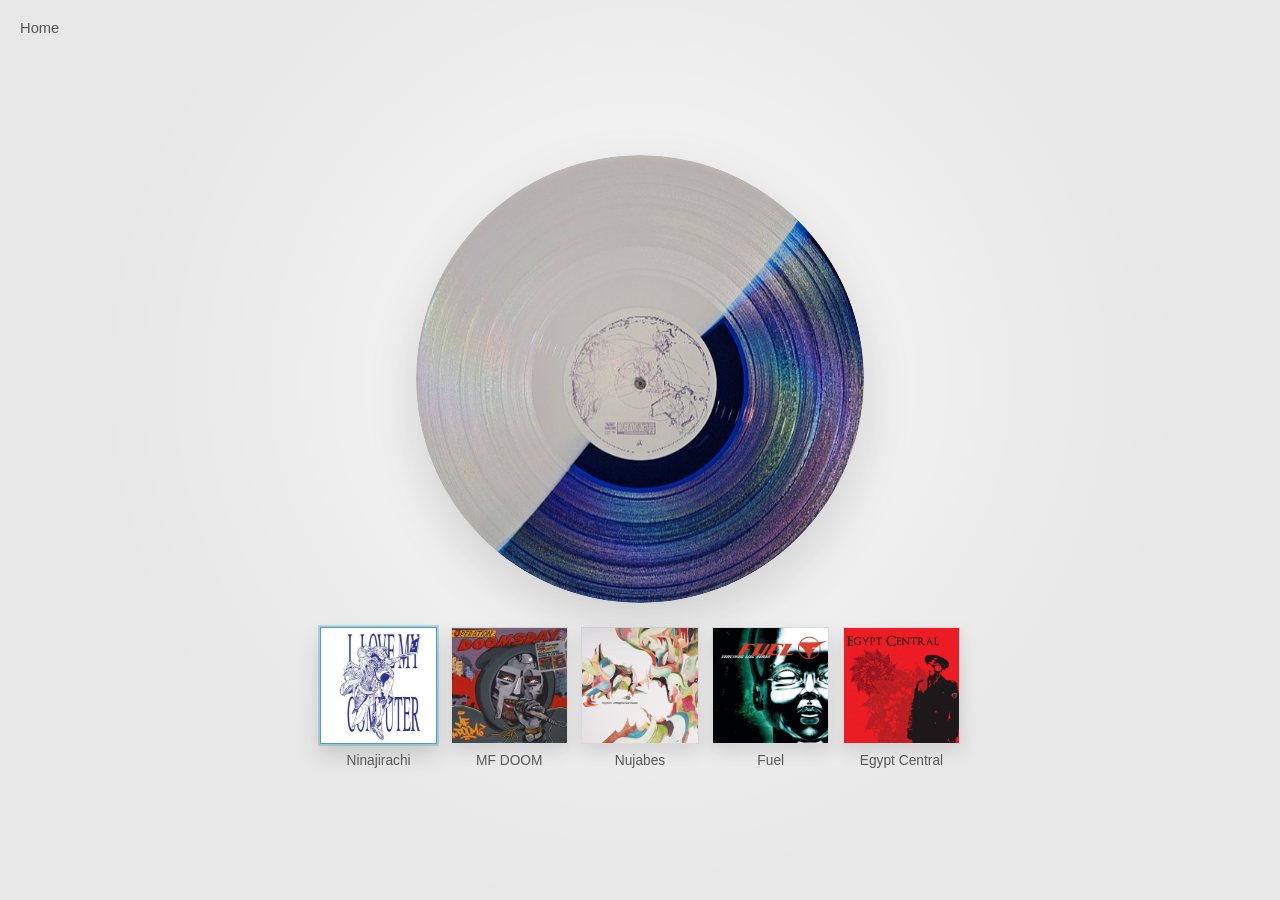
==== index_record.html @ 68df9cda "Added music page" ====
<!doctype html>
<html lang="en">
  <head>
    <meta charset="utf-8" />
    <meta name="viewport" content="width=device-width, initial-scale=1" />
    <title>Music Taste · Suyash Joshi</title>
    <style>
      :root {
        --page: #e7e7e7;
        --ink: #2f2f2f;
        --accent: #49a1b9;
      }

      * {
        box-sizing: border-box;
      }

      html,
      body {
        min-height: 100%;
      }

      body {
        margin: 0;
        min-height: 100vh;
        display: grid;
        place-items: center;
        overflow-x: hidden;
        background:
          radial-gradient(circle at 50% 42%, rgba(255, 255, 255, 0.72), transparent 34rem),
          var(--page);
        color: var(--ink);
        font-family:
          Inter, Avenir, "Helvetica Neue", Arial, sans-serif;
      }

      .back-link {
        position: fixed;
        top: 1.25rem;
        left: 1.25rem;
        color: #555;
        font-size: 0.92rem;
        text-decoration: none;
      }

      .back-link:hover {
        color: #111;
        text-decoration: underline;
      }

      .stage {
        width: min(92vw, 42rem);
        min-height: 100vh;
        display: grid;
        place-items: center;
        padding: 3.5rem 1rem 2rem;
      }

      .deck {
        width: 100%;
        display: grid;
        justify-items: center;
        gap: 1.5rem;
      }

      .player {
        width: min(74vw, 28rem);
        aspect-ratio: 1;
        border-radius: 50%;
        display: grid;
        place-items: center;
        filter: drop-shadow(0 1.25rem 1.45rem rgba(43, 43, 43, 0.16));
      }

      .record {
        width: 100%;
        aspect-ratio: 1;
        border-radius: 50%;
        display: grid;
        place-items: center;
        overflow: hidden;
        animation: spin 5s linear infinite;
      }

      .record img {
        width: var(--image-size, 100%);
        height: var(--image-size, 100%);
        display: block;
        object-fit: contain;
        object-position: center;
        border-radius: 50%;
        transform: translate(var(--image-x, 0), var(--image-y, 0));
      }

      .records {
        width: min(100%, 46rem);
        display: grid;
        grid-template-columns: repeat(5, minmax(0, 8rem));
        gap: 0.85rem;
        justify-content: center;
      }

      .album-card {
        appearance: none;
        border: 0;
        background: transparent;
        color: inherit;
        cursor: pointer;
        padding: 0;
        text-align: center;
      }

      .cover {
        width: 100%;
        aspect-ratio: 1;
        display: block;
        border: 0.12rem solid rgba(255, 255, 255, 0.84);
        background: #111;
        box-shadow: 0 0.52rem 1.05rem rgba(43, 43, 43, 0.14);
        overflow: hidden;
      }

      .cover img {
        width: 100%;
        height: 100%;
        display: block;
        object-fit: cover;
      }

      .album-card[aria-pressed="true"] .cover {
        border-color: var(--accent);
        box-shadow:
          0 0 0 0.12rem rgba(73, 161, 185, 0.35),
          0 0.7rem 1.25rem rgba(43, 43, 43, 0.18);
      }

      .album-name {
        display: block;
        margin-top: 0.58rem;
        color: #575757;
        font-size: 0.86rem;
        line-height: 1.2;
      }

      @keyframes spin {
        to {
          transform: rotate(1turn);
        }
      }

      @media (max-width: 34rem) {
        .player {
          width: min(86vw, 23.5rem);
        }

        .records {
          grid-template-columns: repeat(2, minmax(0, 7.25rem));
          gap: 0.75rem;
        }
      }
    </style>
  </head>
  <body>
    <a class="back-link" href="index.html">Home</a>

    <main class="stage" aria-label="Portfolio vinyl player">
      <div class="deck">
        <section class="player" aria-label="Selected rotating vinyl record">
          <div class="record">
            <img data-disc src="img/ninajirachi_vinyl.png" alt="NinaJirachi blue and white vinyl record playing" />
          </div>
        </section>

        <div class="records" aria-label="Record selection">
          <button class="album-card" type="button" aria-pressed="true" data-record="0">
            <span class="cover">
              <img src="img/ninajirachi_cover.jpg" alt="NinaJirachi album cover" />
            </span>
            <span class="album-name">Ninajirachi</span>
          </button>

          <button class="album-card" type="button" aria-pressed="false" data-record="1">
            <span class="cover">
              <img src="img/mfdoom_cover.jpg" alt="MF DOOM album cover" />
            </span>
            <span class="album-name">MF DOOM</span>
          </button>

          <button class="album-card" type="button" aria-pressed="false" data-record="2">
            <span class="cover">
              <img src="img/nujabes_cover.jpg" alt="Nujabes album cover" />
            </span>
            <span class="album-name">Nujabes</span>
          </button>

          <button class="album-card" type="button" aria-pressed="false" data-record="3">
            <span class="cover">
              <img src="img/fuel_cover.jpg" alt="Fuel album cover" />
            </span>
            <span class="album-name">Fuel</span>
          </button>

          <button class="album-card" type="button" aria-pressed="false" data-record="4">
            <span class="cover">
              <img src="img/egypt_central.jpg" alt="Egypt Central album cover" />
            </span>
            <span class="album-name">Egypt Central</span>
          </button>
        </div>
      </div>
    </main>

    <script>
      const records = [
        {
          disc: "img/ninajirachi_vinyl.png",
          alt: "Ninajirachi blue and white vinyl record playing",
          size: "100%",
          x: "0",
          y: "0",
          audio: "audio/ItsYou.mp3",
        },
        {
          disc: "img/mfdoom_record.webp",
          alt: "MF DOOM purple vinyl record playing",
          size: "100%",
          x: "0",
          y: "0",
          audio: "audio/Doomsday.mp3",
        },
        {
          disc: "img/nujabes_record.png",
          alt: "Nujabes gold vinyl record playing",
          size: "100%",
          x: "0",
          y: "0",
          audio: "audio/BlessingIt.mp3",
        },
        {
          disc: "img/fuel_record.webp",
          alt: "Fuel red vinyl record playing",
          size: "100%",
          x: "0",
          y: "0",
          audio: "audio/Hemorrhage.mp3",
        },
        {
          disc: "img/generic_vinyl.png",
          alt: "Egypt Central vinyl record playing",
          size: "100%",
          x: "0",
          y: "0",
          audio: "audio/YouMakeMeSick.mp3",
        },
      ];

      const disc = document.querySelector("[data-disc]");
      const discWrap = document.querySelector(".record");
      const cards = Array.from(document.querySelectorAll("[data-record]"));
      const maxVolume = 0.72;
      const audioPlayers = new Map();
      const fadeFrames = new Map();
      let activeAudio = null;
      let activeAudioSrc = null;
      let activeRecord = 0;

      records.forEach((record) => {
        if (!record.audio || audioPlayers.has(record.audio)) {
          return;
        }

        const audio = new Audio(record.audio);
        audio.preload = "auto";
        audio.volume = 0;
        audioPlayers.set(record.audio, audio);
      });

      function fadeAudio(audio, targetVolume, duration = 1800) {
        const pendingFrame = fadeFrames.get(audio);

        if (pendingFrame) {
          cancelAnimationFrame(pendingFrame);
        }

        const startVolume = audio.volume;
        const startedAt = performance.now();

        function tick(now) {
          const progress = Math.min((now - startedAt) / duration, 1);
          const eased = 1 - Math.pow(1 - progress, 3);

          audio.volume = startVolume + (targetVolume - startVolume) * eased;

          if (progress < 1) {
            fadeFrames.set(audio, requestAnimationFrame(tick));
            return;
          }

          audio.volume = targetVolume;
          fadeFrames.delete(audio);

          if (targetVolume === 0) {
            audio.pause();
          }
        }

        fadeFrames.set(audio, requestAnimationFrame(tick));
      }

      function playAudio(src) {
        const audio = audioPlayers.get(src);

        if (!audio) {
          stopActiveAudio();
          return;
        }

        if (activeAudio && activeAudio !== audio) {
          fadeAudio(activeAudio, 0, 1100);
        }

        if (audio.paused || audio.ended) {
          audio.currentTime = 0;
          audio.volume = 0;
        }

        audio.play().then(() => {
          fadeAudio(audio, maxVolume);
          activeAudio = audio;
          activeAudioSrc = src;
        }).catch(() => {
          audio.pause();
        });
      }

      function stopActiveAudio() {
        if (activeAudio && !activeAudio.paused) {
          fadeAudio(activeAudio, 0, 1100);
        }

        activeAudio = null;
        activeAudioSrc = null;
      }

      function selectRecord(index, shouldPlay = false) {
        const record = records[index];

        disc.src = record.disc;
        disc.alt = record.alt;
        discWrap.style.setProperty("--image-size", record.size);
        discWrap.style.setProperty("--image-x", record.x);
        discWrap.style.setProperty("--image-y", record.y);

        cards.forEach((card, cardIndex) => {
          card.setAttribute("aria-pressed", String(cardIndex === index));
        });

        if (shouldPlay && record.audio && activeAudioSrc === record.audio && activeRecord === index) {
          stopActiveAudio();
        } else if (shouldPlay && record.audio) {
          playAudio(record.audio);
        } else if (activeRecord !== index) {
          stopActiveAudio();
        }

        activeRecord = index;
      }

      cards.forEach((card) => {
        card.addEventListener("click", () => {
          selectRecord(Number(card.dataset.record), true);
        });
      });

      selectRecord(0);
    </script>
  </body>
</html>
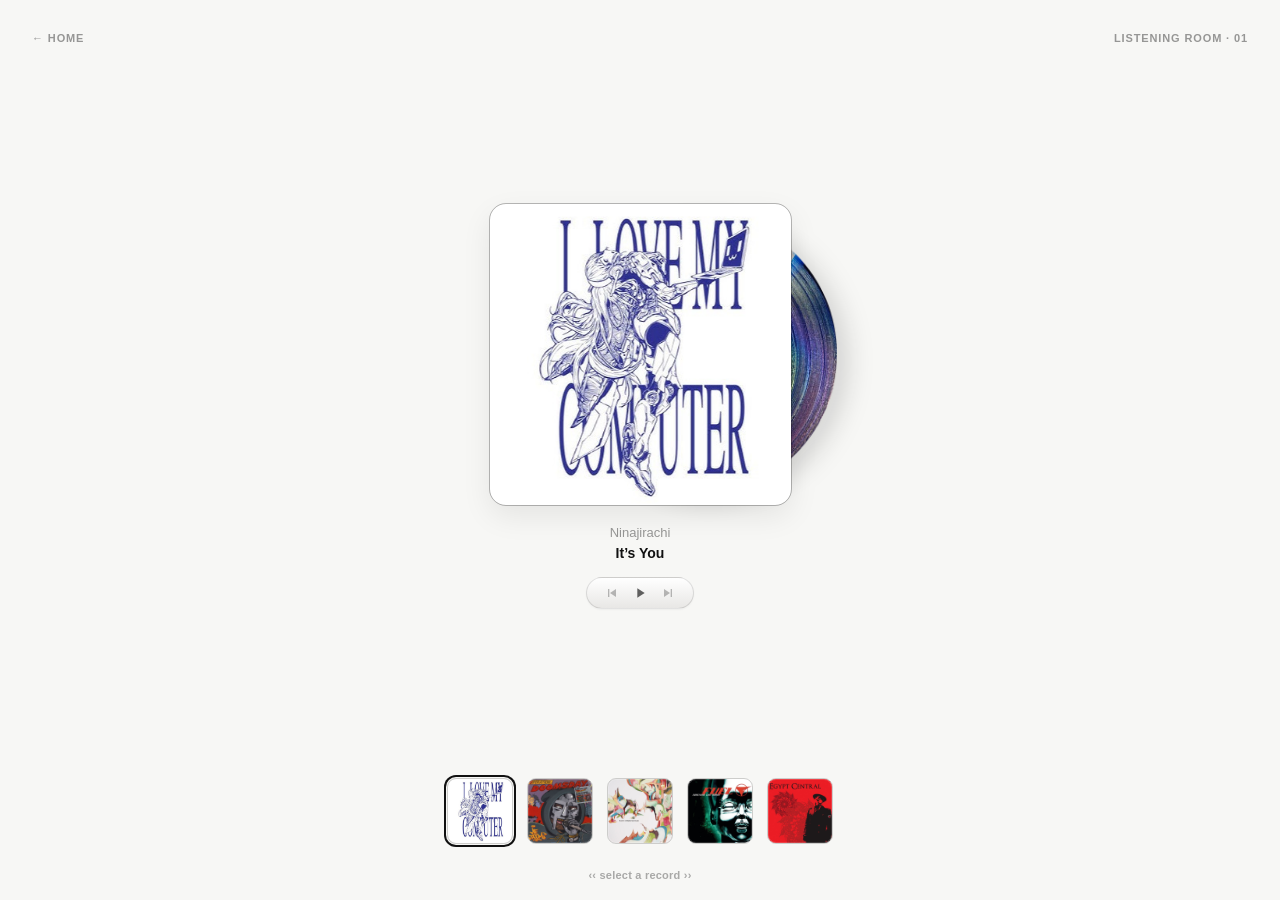
==== commit 5b2c5bad: "Website overhaul :)" ====
--- a/index_record.html
+++ b/index_record.html
@@ -1,378 +1,88 @@
 <!doctype html>
 <html lang="en">
-  <head>
-    <meta charset="utf-8" />
-    <meta name="viewport" content="width=device-width, initial-scale=1" />
-    <title>Music Taste · Suyash Joshi</title>
-    <style>
-      :root {
-        --page: #e7e7e7;
-        --ink: #2f2f2f;
-        --accent: #49a1b9;
-      }
+<head>
+  <meta charset="utf-8">
+  <meta name="viewport" content="width=device-width, initial-scale=1">
+  <meta name="theme-color" content="#f7f7f5">
+  <title>Listening Room · Suyash Joshi</title>
+  <style>
+    :root{color-scheme:light;--page:#f7f7f5;--ink:#111;--muted:rgba(17,17,17,.42);--line:rgba(17,17,17,.14);--ease:cubic-bezier(.16,1,.3,1)}
+    *{box-sizing:border-box}html,body{width:100%;min-height:100%}
+    body{margin:0;overflow:hidden;background:var(--page);color:var(--ink);font-family:Inter,ui-sans-serif,-apple-system,BlinkMacSystemFont,"Segoe UI",sans-serif;-webkit-font-smoothing:antialiased}
+    button,a{color:inherit;font:inherit}button{border:0}.site-header{position:fixed;z-index:20;top:0;left:0;width:100%;height:76px;display:grid;grid-template-columns:1fr auto 1fr;align-items:center;padding:0 32px}
+    .home-link,.edition{color:var(--muted);font-size:11px;font-weight:600;letter-spacing:.08em;text-decoration:none;text-transform:uppercase}.home-link{justify-self:start;transition:color 180ms}.home-link:hover,.home-link:focus-visible{color:var(--ink)}
+    .edition{grid-column:3;justify-self:end}
+    .listening-room{position:fixed;inset:76px 0 164px;display:flex;align-items:center;justify-content:center}.player-stack{display:flex;flex-direction:column;align-items:center;gap:20px}
+    .album-object{position:relative;width:301px;height:301px;isolation:isolate}.vinyl-wrap{position:absolute;z-index:1;top:3.25%;left:22%;width:93.5%;aspect-ratio:1;filter:drop-shadow(12px 7px 12px rgba(17,17,17,.14));transition:transform 800ms var(--ease),opacity 260ms}
+    .vinyl-wrap.is-changing{opacity:0;transform:translateX(-8px) scale(.97)}.vinyl{display:block;width:100%;height:100%;object-fit:contain;animation:spin 7s linear infinite;animation-play-state:paused}body.is-playing .vinyl{animation-play-state:running}
+    .cover-wrap{position:absolute;z-index:2;inset:0;overflow:hidden;border-radius:16px;outline:.5px solid rgba(17,17,17,.28);background:#ddd;box-shadow:0 11px 30px rgba(17,17,17,.08);transition:transform 600ms var(--ease),opacity 260ms}
+    .cover-wrap:after{position:absolute;inset:0;border:1.5px solid rgba(255,255,255,.18);border-radius:inherit;box-shadow:inset 0 0 24px rgba(255,255,255,.06);content:"";pointer-events:none}.cover-wrap.is-changing{opacity:0;transform:translateY(9px) scale(.975)}
+    .cover-art{display:block;width:100%;height:100%;object-fit:cover}.now-playing{display:flex;min-width:190px;flex-direction:column;align-items:center;gap:14px}.track-copy{display:grid;justify-items:center;gap:2px;transition:transform 300ms var(--ease),opacity 180ms}.track-copy.is-changing{opacity:0;transform:translateY(4px)}
+    .artist-name{color:var(--muted);font-size:13px;line-height:16px}.song-name{max-width:280px;overflow:hidden;font-size:14px;font-weight:600;line-height:20px;text-align:center;text-overflow:ellipsis;white-space:nowrap}
+    .controls{display:flex;align-items:center;gap:4px;padding:3px 13px;border:1px solid rgba(17,17,17,.12);border-radius:999px;background:linear-gradient(#fff,#e8e7e5);box-shadow:0 1px 2px rgba(17,17,17,.04)}.control{width:24px;height:24px;display:grid;place-items:center;padding:0;background:transparent;cursor:pointer;opacity:.28;transition:opacity 150ms,transform 150ms}.control:hover,.control:focus-visible{opacity:.75}.control:active{transform:scale(.88)}.control svg{width:16px;height:16px;fill:currentColor}.play-toggle{opacity:.65}.pause-icon{display:none}body.is-playing .play-icon{display:none}body.is-playing .pause-icon{display:block}
+    .dock-wrap{position:fixed;z-index:30;right:0;bottom:51px;left:0;display:flex;justify-content:center;pointer-events:none}.dock{display:flex;align-items:flex-end;justify-content:safe center;max-width:100%;margin:0;padding:64px 10px 6px;overflow-x:auto;list-style:none;scrollbar-width:none;pointer-events:auto}.dock::-webkit-scrollbar{display:none}
+    .dock-item{position:relative;width:80px;flex:0 0 auto;display:flex;align-items:center;justify-content:center;transition:width 500ms var(--ease)}.dock-item:has(+ .dock-item:hover),.dock-item:hover+.dock-item{width:112px}.dock-item:hover{width:130px}.album-button{width:100%;padding:0 8px;background:transparent;cursor:pointer}
+    .thumb-frame{position:relative;display:block;width:100%;aspect-ratio:1;overflow:hidden;border-radius:8px;outline:.5px solid rgba(17,17,17,.18);background:#ddd;transition:box-shadow 200ms,transform 120ms}.album-button:active .thumb-frame{transform:scale(1.05)}.album-button[aria-pressed="true"] .thumb-frame{box-shadow:0 0 0 2px var(--page),0 0 0 4px var(--ink)}.thumb-frame:after{position:absolute;inset:0;border:1px solid rgba(255,255,255,.16);border-radius:inherit;content:""}.thumb-frame img{display:block;width:100%;height:100%;object-fit:cover}
+    .tooltip{position:absolute;z-index:-1;top:0;left:50%;padding:5px 7px;border-radius:4px;background:#111;color:#fff;font-size:12px;line-height:1;opacity:0;pointer-events:none;transform:translate(-50%,-70%);transition:opacity 300ms var(--ease),transform 500ms var(--ease);white-space:nowrap}.dock-item:hover .tooltip,.album-button:focus-visible+.tooltip{z-index:1;opacity:1;transform:translate(-50%,-145%)}
+    .timeline{position:fixed;right:0;bottom:0;left:0;height:51px;display:grid;place-items:center;padding:0 16px;color:rgba(17,17,17,.34);font-size:12px;font-weight:600}.timeline-message{font-size:11px;letter-spacing:.02em;text-transform:lowercase}
+    .sr-only{position:absolute;width:1px;height:1px;padding:0;margin:-1px;overflow:hidden;clip:rect(0,0,0,0);white-space:nowrap;border:0}@keyframes spin{to{transform:rotate(1turn)}}
+    @media(max-width:700px){.site-header{height:68px;padding:0 18px}.edition{display:none}.listening-room{inset:68px 0 150px}.player-stack{gap:16px}.album-object{width:201px;height:201px}.dock-wrap{bottom:47px;justify-content:flex-start}.dock{width:100%;justify-content:flex-start;padding:48px 14px 6px}.dock-item,.dock-item:has(+ .dock-item:hover),.dock-item:hover+.dock-item,.dock-item:hover{width:19vw;min-width:70px}.tooltip{display:none}.timeline{height:47px}.timeline-message{font-size:10px}}
+    @media(max-height:690px) and (min-width:701px){.album-object{width:245px;height:245px}.player-stack{gap:12px}.listening-room{bottom:142px}}
+    @media(prefers-reduced-motion:reduce){*,*:before,*:after{scroll-behavior:auto!important;animation-duration:.01ms!important;animation-iteration-count:1!important;transition-duration:.01ms!important}}
+  </style>
+</head>
+<body>
+  <header class="site-header">
+    <a class="home-link" href="index.html" aria-label="Back to portfolio">← Home</a>
+    <div class="edition">Listening room · 01</div>
+  </header>
 
-      * {
-        box-sizing: border-box;
-      }
+  <main class="listening-room">
+    <div class="player-stack">
+      <section class="album-object" aria-label="Selected record">
+        <div class="vinyl-wrap"><img class="vinyl" data-vinyl src="img/ninajirachi_vinyl.png" alt=""></div>
+        <div class="cover-wrap"><img class="cover-art" data-cover src="img/ninajirachi_cover.jpg" alt="Ninajirachi album cover"></div>
+      </section>
+      <section class="now-playing" aria-label="Audio player">
+        <div class="track-copy" aria-live="polite"><span class="artist-name" data-artist>Ninajirachi</span><span class="song-name" data-title>It’s You</span></div>
+        <div class="controls">
+          <button class="control" type="button" data-previous aria-label="Previous record"><svg viewBox="0 0 24 24" aria-hidden="true"><path d="M6 6h2v12H6V6Zm3 6 9-6v12l-9-6Z"/></svg></button>
+          <button class="control play-toggle" type="button" data-play aria-label="Play It’s You"><svg class="play-icon" viewBox="0 0 24 24" aria-hidden="true"><path d="m8 5 11 7-11 7V5Z"/></svg><svg class="pause-icon" viewBox="0 0 24 24" aria-hidden="true"><path d="M7 5h4v14H7V5Zm6 0h4v14h-4V5Z"/></svg></button>
+          <button class="control" type="button" data-next aria-label="Next record"><svg viewBox="0 0 24 24" aria-hidden="true"><path d="M16 6h2v12h-2V6ZM6 6l9 6-9 6V6Z"/></svg></button>
+        </div>
+      </section>
+    </div>
+  </main>
 
-      html,
-      body {
-        min-height: 100%;
-      }
+  <nav class="dock-wrap" aria-label="Record collection"><ul class="dock">
+    <li class="dock-item"><button class="album-button" type="button" data-record="0" aria-pressed="true"><span class="thumb-frame"><img src="img/ninajirachi_cover.jpg" alt=""></span><span class="sr-only">Play Ninajirachi — It’s You</span></button><span class="tooltip">It’s You</span></li>
+    <li class="dock-item"><button class="album-button" type="button" data-record="1" aria-pressed="false"><span class="thumb-frame"><img src="img/mfdoom_cover.jpg" alt=""></span><span class="sr-only">Play MF DOOM — Doomsday</span></button><span class="tooltip">Doomsday</span></li>
+    <li class="dock-item"><button class="album-button" type="button" data-record="2" aria-pressed="false"><span class="thumb-frame"><img src="img/nujabes_cover.jpg" alt=""></span><span class="sr-only">Play Nujabes — Blessing It</span></button><span class="tooltip">Blessing It</span></li>
+    <li class="dock-item"><button class="album-button" type="button" data-record="3" aria-pressed="false"><span class="thumb-frame"><img src="img/fuel_cover.jpg" alt=""></span><span class="sr-only">Play Fuel — Hemorrhage</span></button><span class="tooltip">Hemorrhage</span></li>
+    <li class="dock-item"><button class="album-button" type="button" data-record="4" aria-pressed="false"><span class="thumb-frame"><img src="img/egypt_central.jpg" alt=""></span><span class="sr-only">Play Egypt Central — You Make Me Sick</span></button><span class="tooltip">You Make Me Sick</span></li>
+  </ul></nav>
 
-      body {
-        margin: 0;
-        min-height: 100vh;
-        display: grid;
-        place-items: center;
-        overflow-x: hidden;
-        background:
-          radial-gradient(circle at 50% 42%, rgba(255, 255, 255, 0.72), transparent 34rem),
-          var(--page);
-        color: var(--ink);
-        font-family:
-          Inter, Avenir, "Helvetica Neue", Arial, sans-serif;
-      }
+  <footer class="timeline" aria-hidden="true"><span class="timeline-message">‹‹ select a record ››</span></footer>
 
-      .back-link {
-        position: fixed;
-        top: 1.25rem;
-        left: 1.25rem;
-        color: #555;
-        font-size: 0.92rem;
-        text-decoration: none;
-      }
-
-      .back-link:hover {
-        color: #111;
-        text-decoration: underline;
-      }
-
-      .stage {
-        width: min(92vw, 42rem);
-        min-height: 100vh;
-        display: grid;
-        place-items: center;
-        padding: 3.5rem 1rem 2rem;
-      }
-
-      .deck {
-        width: 100%;
-        display: grid;
-        justify-items: center;
-        gap: 1.5rem;
-      }
-
-      .player {
-        width: min(74vw, 28rem);
-        aspect-ratio: 1;
-        border-radius: 50%;
-        display: grid;
-        place-items: center;
-        filter: drop-shadow(0 1.25rem 1.45rem rgba(43, 43, 43, 0.16));
-      }
-
-      .record {
-        width: 100%;
-        aspect-ratio: 1;
-        border-radius: 50%;
-        display: grid;
-        place-items: center;
-        overflow: hidden;
-        animation: spin 5s linear infinite;
-      }
-
-      .record img {
-        width: var(--image-size, 100%);
-        height: var(--image-size, 100%);
-        display: block;
-        object-fit: contain;
-        object-position: center;
-        border-radius: 50%;
-        transform: translate(var(--image-x, 0), var(--image-y, 0));
-      }
-
-      .records {
-        width: min(100%, 46rem);
-        display: grid;
-        grid-template-columns: repeat(5, minmax(0, 8rem));
-        gap: 0.85rem;
-        justify-content: center;
-      }
-
-      .album-card {
-        appearance: none;
-        border: 0;
-        background: transparent;
-        color: inherit;
-        cursor: pointer;
-        padding: 0;
-        text-align: center;
-      }
-
-      .cover {
-        width: 100%;
-        aspect-ratio: 1;
-        display: block;
-        border: 0.12rem solid rgba(255, 255, 255, 0.84);
-        background: #111;
-        box-shadow: 0 0.52rem 1.05rem rgba(43, 43, 43, 0.14);
-        overflow: hidden;
-      }
-
-      .cover img {
-        width: 100%;
-        height: 100%;
-        display: block;
-        object-fit: cover;
-      }
-
-      .album-card[aria-pressed="true"] .cover {
-        border-color: var(--accent);
-        box-shadow:
-          0 0 0 0.12rem rgba(73, 161, 185, 0.35),
-          0 0.7rem 1.25rem rgba(43, 43, 43, 0.18);
-      }
-
-      .album-name {
-        display: block;
-        margin-top: 0.58rem;
-        color: #575757;
-        font-size: 0.86rem;
-        line-height: 1.2;
-      }
-
-      @keyframes spin {
-        to {
-          transform: rotate(1turn);
-        }
-      }
-
-      @media (max-width: 34rem) {
-        .player {
-          width: min(86vw, 23.5rem);
-        }
-
-        .records {
-          grid-template-columns: repeat(2, minmax(0, 7.25rem));
-          gap: 0.75rem;
-        }
-      }
-    </style>
-  </head>
-  <body>
-    <a class="back-link" href="index.html">Home</a>
-
-    <main class="stage" aria-label="Portfolio vinyl player">
-      <div class="deck">
-        <section class="player" aria-label="Selected rotating vinyl record">
-          <div class="record">
-            <img data-disc src="img/ninajirachi_vinyl.png" alt="NinaJirachi blue and white vinyl record playing" />
-          </div>
-        </section>
-
-        <div class="records" aria-label="Record selection">
-          <button class="album-card" type="button" aria-pressed="true" data-record="0">
-            <span class="cover">
-              <img src="img/ninajirachi_cover.jpg" alt="NinaJirachi album cover" />
-            </span>
-            <span class="album-name">Ninajirachi</span>
-          </button>
-
-          <button class="album-card" type="button" aria-pressed="false" data-record="1">
-            <span class="cover">
-              <img src="img/mfdoom_cover.jpg" alt="MF DOOM album cover" />
-            </span>
-            <span class="album-name">MF DOOM</span>
-          </button>
-
-          <button class="album-card" type="button" aria-pressed="false" data-record="2">
-            <span class="cover">
-              <img src="img/nujabes_cover.jpg" alt="Nujabes album cover" />
-            </span>
-            <span class="album-name">Nujabes</span>
-          </button>
-
-          <button class="album-card" type="button" aria-pressed="false" data-record="3">
-            <span class="cover">
-              <img src="img/fuel_cover.jpg" alt="Fuel album cover" />
-            </span>
-            <span class="album-name">Fuel</span>
-          </button>
-
-          <button class="album-card" type="button" aria-pressed="false" data-record="4">
-            <span class="cover">
-              <img src="img/egypt_central.jpg" alt="Egypt Central album cover" />
-            </span>
-            <span class="album-name">Egypt Central</span>
-          </button>
-        </div>
-      </div>
-    </main>
-
-    <script>
-      const records = [
-        {
-          disc: "img/ninajirachi_vinyl.png",
-          alt: "Ninajirachi blue and white vinyl record playing",
-          size: "100%",
-          x: "0",
-          y: "0",
-          audio: "audio/ItsYou.mp3",
-        },
-        {
-          disc: "img/mfdoom_record.webp",
-          alt: "MF DOOM purple vinyl record playing",
-          size: "100%",
-          x: "0",
-          y: "0",
-          audio: "audio/Doomsday.mp3",
-        },
-        {
-          disc: "img/nujabes_record.png",
-          alt: "Nujabes gold vinyl record playing",
-          size: "100%",
-          x: "0",
-          y: "0",
-          audio: "audio/BlessingIt.mp3",
-        },
-        {
-          disc: "img/fuel_record.webp",
-          alt: "Fuel red vinyl record playing",
-          size: "100%",
-          x: "0",
-          y: "0",
-          audio: "audio/Hemorrhage.mp3",
-        },
-        {
-          disc: "img/generic_vinyl.png",
-          alt: "Egypt Central vinyl record playing",
-          size: "100%",
-          x: "0",
-          y: "0",
-          audio: "audio/YouMakeMeSick.mp3",
-        },
-      ];
-
-      const disc = document.querySelector("[data-disc]");
-      const discWrap = document.querySelector(".record");
-      const cards = Array.from(document.querySelectorAll("[data-record]"));
-      const maxVolume = 0.72;
-      const audioPlayers = new Map();
-      const fadeFrames = new Map();
-      let activeAudio = null;
-      let activeAudioSrc = null;
-      let activeRecord = 0;
-
-      records.forEach((record) => {
-        if (!record.audio || audioPlayers.has(record.audio)) {
-          return;
-        }
-
-        const audio = new Audio(record.audio);
-        audio.preload = "auto";
-        audio.volume = 0;
-        audioPlayers.set(record.audio, audio);
-      });
-
-      function fadeAudio(audio, targetVolume, duration = 1800) {
-        const pendingFrame = fadeFrames.get(audio);
-
-        if (pendingFrame) {
-          cancelAnimationFrame(pendingFrame);
-        }
-
-        const startVolume = audio.volume;
-        const startedAt = performance.now();
-
-        function tick(now) {
-          const progress = Math.min((now - startedAt) / duration, 1);
-          const eased = 1 - Math.pow(1 - progress, 3);
-
-          audio.volume = startVolume + (targetVolume - startVolume) * eased;
-
-          if (progress < 1) {
-            fadeFrames.set(audio, requestAnimationFrame(tick));
-            return;
-          }
-
-          audio.volume = targetVolume;
-          fadeFrames.delete(audio);
-
-          if (targetVolume === 0) {
-            audio.pause();
-          }
-        }
-
-        fadeFrames.set(audio, requestAnimationFrame(tick));
-      }
-
-      function playAudio(src) {
-        const audio = audioPlayers.get(src);
-
-        if (!audio) {
-          stopActiveAudio();
-          return;
-        }
-
-        if (activeAudio && activeAudio !== audio) {
-          fadeAudio(activeAudio, 0, 1100);
-        }
-
-        if (audio.paused || audio.ended) {
-          audio.currentTime = 0;
-          audio.volume = 0;
-        }
-
-        audio.play().then(() => {
-          fadeAudio(audio, maxVolume);
-          activeAudio = audio;
-          activeAudioSrc = src;
-        }).catch(() => {
-          audio.pause();
-        });
-      }
-
-      function stopActiveAudio() {
-        if (activeAudio && !activeAudio.paused) {
-          fadeAudio(activeAudio, 0, 1100);
-        }
-
-        activeAudio = null;
-        activeAudioSrc = null;
-      }
-
-      function selectRecord(index, shouldPlay = false) {
-        const record = records[index];
-
-        disc.src = record.disc;
-        disc.alt = record.alt;
-        discWrap.style.setProperty("--image-size", record.size);
-        discWrap.style.setProperty("--image-x", record.x);
-        discWrap.style.setProperty("--image-y", record.y);
-
-        cards.forEach((card, cardIndex) => {
-          card.setAttribute("aria-pressed", String(cardIndex === index));
-        });
-
-        if (shouldPlay && record.audio && activeAudioSrc === record.audio && activeRecord === index) {
-          stopActiveAudio();
-        } else if (shouldPlay && record.audio) {
-          playAudio(record.audio);
-        } else if (activeRecord !== index) {
-          stopActiveAudio();
-        }
-
-        activeRecord = index;
-      }
-
-      cards.forEach((card) => {
-        card.addEventListener("click", () => {
-          selectRecord(Number(card.dataset.record), true);
-        });
-      });
-
-      selectRecord(0);
-    </script>
-  </body>
+  <script>
+    const records=[
+      {artist:"Ninajirachi",title:"It’s You",cover:"img/ninajirachi_cover.jpg",vinyl:"img/ninajirachi_vinyl.png",audio:"audio/ItsYou.mp3"},
+      {artist:"MF DOOM",title:"Doomsday",cover:"img/mfdoom_cover.jpg",vinyl:"img/mfdoom_record.png",audio:"audio/Doomsday.mp3"},
+      {artist:"Nujabes",title:"Blessing It",cover:"img/nujabes_cover.jpg",vinyl:"img/nujabes_record.png",audio:"audio/BlessingIt.mp3"},
+      {artist:"Fuel",title:"Hemorrhage (In My Hands)",cover:"img/fuel_cover.jpg",vinyl:"img/fuel_record.webp",audio:"audio/Hemorrhage.mp3"},
+      {artist:"Egypt Central",title:"You Make Me Sick",cover:"img/egypt_central.jpg",vinyl:"img/egypt_central_vinyl.png",audio:"audio/YouMakeMeSick.mp3"}
+    ];
+    const body=document.body,cover=document.querySelector("[data-cover]"),coverWrap=document.querySelector(".cover-wrap"),vinyl=document.querySelector("[data-vinyl]"),vinylWrap=document.querySelector(".vinyl-wrap"),trackCopy=document.querySelector(".track-copy"),artist=document.querySelector("[data-artist]"),title=document.querySelector("[data-title]"),playButton=document.querySelector("[data-play]"),recordButtons=[...document.querySelectorAll("[data-record]")];
+    const players=records.map(record=>{const player=new Audio(record.audio);player.preload="metadata";player.addEventListener("ended",()=>setPlaying(false));return player});
+    let activeIndex=0,transitionTimer;
+    function setPlaying(playing){body.classList.toggle("is-playing",playing);playButton.setAttribute("aria-label",`${playing?"Pause":"Play"} ${records[activeIndex].title}`)}
+    function stopAll(exceptIndex=-1){players.forEach((player,index)=>{if(index!==exceptIndex){player.pause();player.currentTime=0}})}
+    function toggleAudio(){const player=players[activeIndex];if(!player.paused){player.pause();setPlaying(false);return}stopAll(activeIndex);player.volume=.72;player.play().then(()=>setPlaying(true)).catch(()=>setPlaying(false))}
+    function renderRecord(index,autoplay=false){const record=records[index];clearTimeout(transitionTimer);coverWrap.classList.add("is-changing");vinylWrap.classList.add("is-changing");trackCopy.classList.add("is-changing");stopAll();setPlaying(false);activeIndex=index;recordButtons.forEach((button,i)=>button.setAttribute("aria-pressed",String(i===index)));
+      transitionTimer=window.setTimeout(()=>{cover.src=record.cover;cover.alt=`${record.artist} album cover`;vinyl.src=record.vinyl;artist.textContent=record.artist;title.textContent=record.title;playButton.setAttribute("aria-label",`Play ${record.title}`);requestAnimationFrame(()=>{coverWrap.classList.remove("is-changing");vinylWrap.classList.remove("is-changing");trackCopy.classList.remove("is-changing")});if(autoplay)toggleAudio()},230)}
+    recordButtons.forEach(button=>button.addEventListener("click",()=>{const index=Number(button.dataset.record);index===activeIndex?toggleAudio():renderRecord(index,true)}));
+    playButton.addEventListener("click",toggleAudio);document.querySelector("[data-previous]").addEventListener("click",()=>renderRecord((activeIndex-1+records.length)%records.length,true));document.querySelector("[data-next]").addEventListener("click",()=>renderRecord((activeIndex+1)%records.length,true));
+    document.addEventListener("keydown",event=>{if(event.code==="Space"&&!event.target.closest("button, a")){event.preventDefault();toggleAudio()}if(event.key==="ArrowLeft")renderRecord((activeIndex-1+records.length)%records.length,false);if(event.key==="ArrowRight")renderRecord((activeIndex+1)%records.length,false)});
+  </script>
+</body>
 </html>
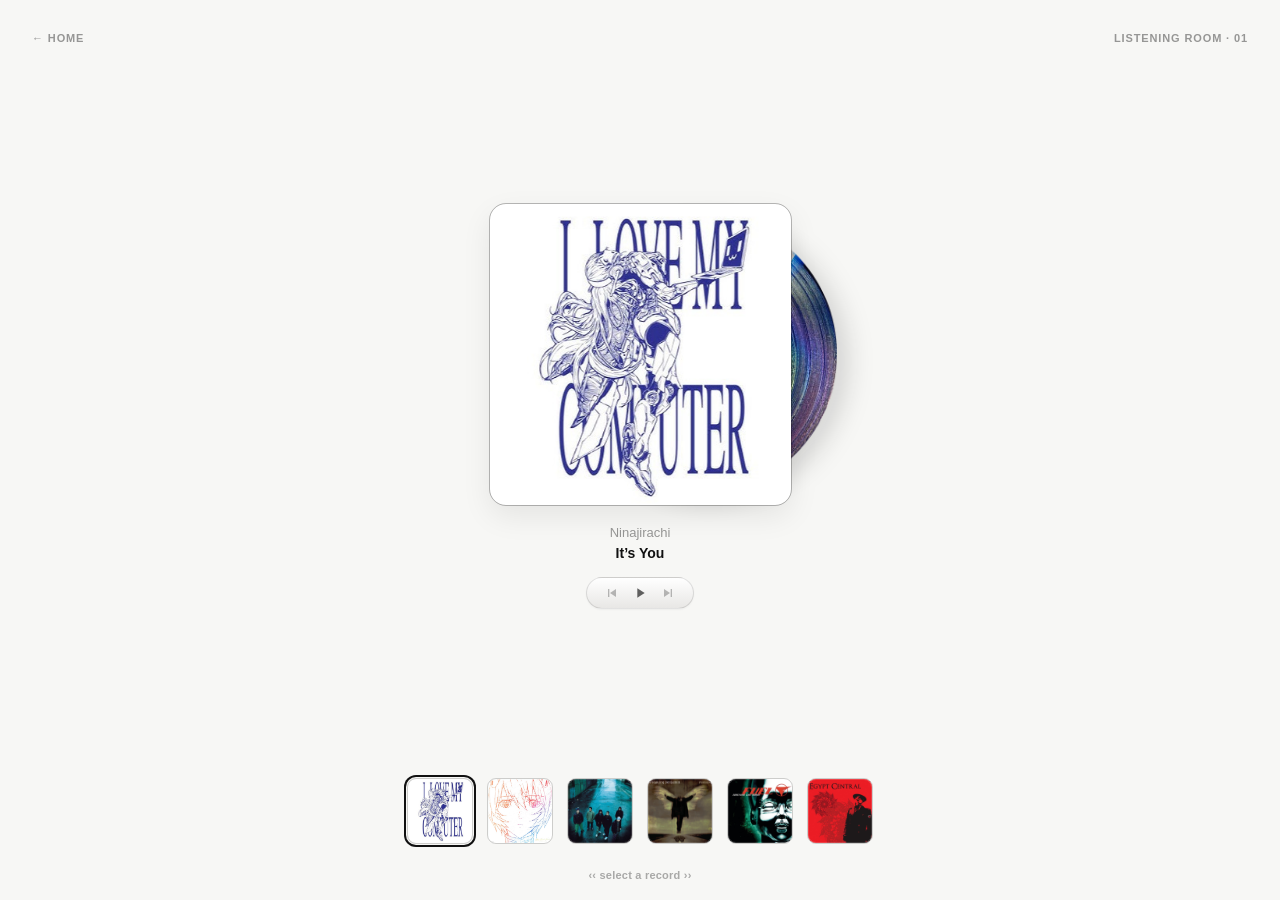
==== commit d71df682: "Removed MF DOOM, Nujabes, and STP audio/img. Removed reference and cover image." ====
--- a/index_record.html
+++ b/index_record.html
@@ -55,11 +55,12 @@
   </main>
 
   <nav class="dock-wrap" aria-label="Record collection"><ul class="dock">
-    <li class="dock-item"><button class="album-button" type="button" data-record="0" aria-pressed="true"><span class="thumb-frame"><img src="img/ninajirachi_cover.jpg" alt=""></span><span class="sr-only">Play Ninajirachi — It’s You</span></button><span class="tooltip">It’s You</span></li>
-    <li class="dock-item"><button class="album-button" type="button" data-record="1" aria-pressed="false"><span class="thumb-frame"><img src="img/mfdoom_cover.jpg" alt=""></span><span class="sr-only">Play MF DOOM — Doomsday</span></button><span class="tooltip">Doomsday</span></li>
-    <li class="dock-item"><button class="album-button" type="button" data-record="2" aria-pressed="false"><span class="thumb-frame"><img src="img/nujabes_cover.jpg" alt=""></span><span class="sr-only">Play Nujabes — Blessing It</span></button><span class="tooltip">Blessing It</span></li>
-    <li class="dock-item"><button class="album-button" type="button" data-record="3" aria-pressed="false"><span class="thumb-frame"><img src="img/fuel_cover.jpg" alt=""></span><span class="sr-only">Play Fuel — Hemorrhage</span></button><span class="tooltip">Hemorrhage</span></li>
-    <li class="dock-item"><button class="album-button" type="button" data-record="4" aria-pressed="false"><span class="thumb-frame"><img src="img/egypt_central.jpg" alt=""></span><span class="sr-only">Play Egypt Central — You Make Me Sick</span></button><span class="tooltip">You Make Me Sick</span></li>
+    <li class="dock-item"><button class="album-button" type="button" data-record="0" aria-pressed="true"><span class="thumb-frame"><img src="img/ninajirachi_cover.jpg" alt=""></span><span class="sr-only">Select Ninajirachi — It’s You</span></button><span class="tooltip">It’s You</span></li>
+    <li class="dock-item"><button class="album-button" type="button" data-record="1" aria-pressed="false"><span class="thumb-frame"><img src="img/hikaru_cover.jpg" alt=""></span><span class="sr-only">Select Hikaru Utada — One Last Kiss</span></button><span class="tooltip">One Last Kiss</span></li>
+    <li class="dock-item"><button class="album-button" type="button" data-record="2" aria-pressed="false"><span class="thumb-frame"><img src="img/lp_cover.jpg" alt=""></span><span class="sr-only">Select Linkin Park — Pushing Me Away</span></button><span class="tooltip">Pushing Me Away</span></li>
+    <li class="dock-item"><button class="album-button" type="button" data-record="3" aria-pressed="false"><span class="thumb-frame"><img src="img/BB_cover.jpg" alt=""></span><span class="sr-only">Select Breaking Benjamin — The Diary of Jane</span></button><span class="tooltip">The Diary of Jane</span></li>
+    <li class="dock-item"><button class="album-button" type="button" data-record="4" aria-pressed="false"><span class="thumb-frame"><img src="img/fuel_cover.jpg" alt=""></span><span class="sr-only">Select Fuel — Hemorrhage</span></button><span class="tooltip">Hemorrhage</span></li>
+    <li class="dock-item"><button class="album-button" type="button" data-record="5" aria-pressed="false"><span class="thumb-frame"><img src="img/egypt_central.jpg" alt=""></span><span class="sr-only">Select Egypt Central — You Make Me Sick</span></button><span class="tooltip">You Make Me Sick</span></li>
   </ul></nav>
 
   <footer class="timeline" aria-hidden="true"><span class="timeline-message">‹‹ select a record ››</span></footer>
@@ -67,8 +68,9 @@
   <script>
     const records=[
       {artist:"Ninajirachi",title:"It’s You",cover:"img/ninajirachi_cover.jpg",vinyl:"img/ninajirachi_vinyl.png",audio:"audio/ItsYou.mp3"},
-      {artist:"MF DOOM",title:"Doomsday",cover:"img/mfdoom_cover.jpg",vinyl:"img/mfdoom_record.png",audio:"audio/Doomsday.mp3"},
-      {artist:"Nujabes",title:"Blessing It",cover:"img/nujabes_cover.jpg",vinyl:"img/nujabes_record.png",audio:"audio/BlessingIt.mp3"},
+      {artist:"Hikaru Utada",title:"One Last Kiss",cover:"img/hikaru_cover.jpg",vinyl:"img/hikaru_vinyl.png",audio:"audio/OneLastKiss.mp3"},
+      {artist:"Linkin Park",title:"Pushing Me Away",cover:"img/lp_cover.jpg",vinyl:"img/lp_vinyl.png",audio:"audio/PushingMeAway.mp3"},
+      {artist:"Breaking Benjamin",title:"The Diary of Jane",cover:"img/BB_cover.jpg",vinyl:"img/BB_vinyl.png",audio:"audio/TheDiaryOfJane.mp3"},
       {artist:"Fuel",title:"Hemorrhage (In My Hands)",cover:"img/fuel_cover.jpg",vinyl:"img/fuel_record.webp",audio:"audio/Hemorrhage.mp3"},
       {artist:"Egypt Central",title:"You Make Me Sick",cover:"img/egypt_central.jpg",vinyl:"img/egypt_central_vinyl.png",audio:"audio/YouMakeMeSick.mp3"}
     ];
@@ -78,11 +80,11 @@
     function setPlaying(playing){body.classList.toggle("is-playing",playing);playButton.setAttribute("aria-label",`${playing?"Pause":"Play"} ${records[activeIndex].title}`)}
     function stopAll(exceptIndex=-1){players.forEach((player,index)=>{if(index!==exceptIndex){player.pause();player.currentTime=0}})}
     function toggleAudio(){const player=players[activeIndex];if(!player.paused){player.pause();setPlaying(false);return}stopAll(activeIndex);player.volume=.72;player.play().then(()=>setPlaying(true)).catch(()=>setPlaying(false))}
-    function renderRecord(index,autoplay=false){const record=records[index];clearTimeout(transitionTimer);coverWrap.classList.add("is-changing");vinylWrap.classList.add("is-changing");trackCopy.classList.add("is-changing");stopAll();setPlaying(false);activeIndex=index;recordButtons.forEach((button,i)=>button.setAttribute("aria-pressed",String(i===index)));
-      transitionTimer=window.setTimeout(()=>{cover.src=record.cover;cover.alt=`${record.artist} album cover`;vinyl.src=record.vinyl;artist.textContent=record.artist;title.textContent=record.title;playButton.setAttribute("aria-label",`Play ${record.title}`);requestAnimationFrame(()=>{coverWrap.classList.remove("is-changing");vinylWrap.classList.remove("is-changing");trackCopy.classList.remove("is-changing")});if(autoplay)toggleAudio()},230)}
-    recordButtons.forEach(button=>button.addEventListener("click",()=>{const index=Number(button.dataset.record);index===activeIndex?toggleAudio():renderRecord(index,true)}));
-    playButton.addEventListener("click",toggleAudio);document.querySelector("[data-previous]").addEventListener("click",()=>renderRecord((activeIndex-1+records.length)%records.length,true));document.querySelector("[data-next]").addEventListener("click",()=>renderRecord((activeIndex+1)%records.length,true));
-    document.addEventListener("keydown",event=>{if(event.code==="Space"&&!event.target.closest("button, a")){event.preventDefault();toggleAudio()}if(event.key==="ArrowLeft")renderRecord((activeIndex-1+records.length)%records.length,false);if(event.key==="ArrowRight")renderRecord((activeIndex+1)%records.length,false)});
+    function renderRecord(index){const record=records[index];clearTimeout(transitionTimer);coverWrap.classList.add("is-changing");vinylWrap.classList.add("is-changing");trackCopy.classList.add("is-changing");stopAll();setPlaying(false);activeIndex=index;recordButtons.forEach((button,i)=>button.setAttribute("aria-pressed",String(i===index)));
+      transitionTimer=window.setTimeout(()=>{cover.src=record.cover;cover.alt=`${record.artist} album cover`;vinyl.src=record.vinyl;artist.textContent=record.artist;title.textContent=record.title;playButton.setAttribute("aria-label",`Play ${record.title}`);requestAnimationFrame(()=>{coverWrap.classList.remove("is-changing");vinylWrap.classList.remove("is-changing");trackCopy.classList.remove("is-changing")})},230)}
+    recordButtons.forEach(button=>button.addEventListener("click",()=>renderRecord(Number(button.dataset.record))));
+    playButton.addEventListener("click",toggleAudio);document.querySelector("[data-previous]").addEventListener("click",()=>renderRecord((activeIndex-1+records.length)%records.length));document.querySelector("[data-next]").addEventListener("click",()=>renderRecord((activeIndex+1)%records.length));
+    document.addEventListener("keydown",event=>{if(event.key==="ArrowLeft")renderRecord((activeIndex-1+records.length)%records.length);if(event.key==="ArrowRight")renderRecord((activeIndex+1)%records.length)});
   </script>
 </body>
 </html>
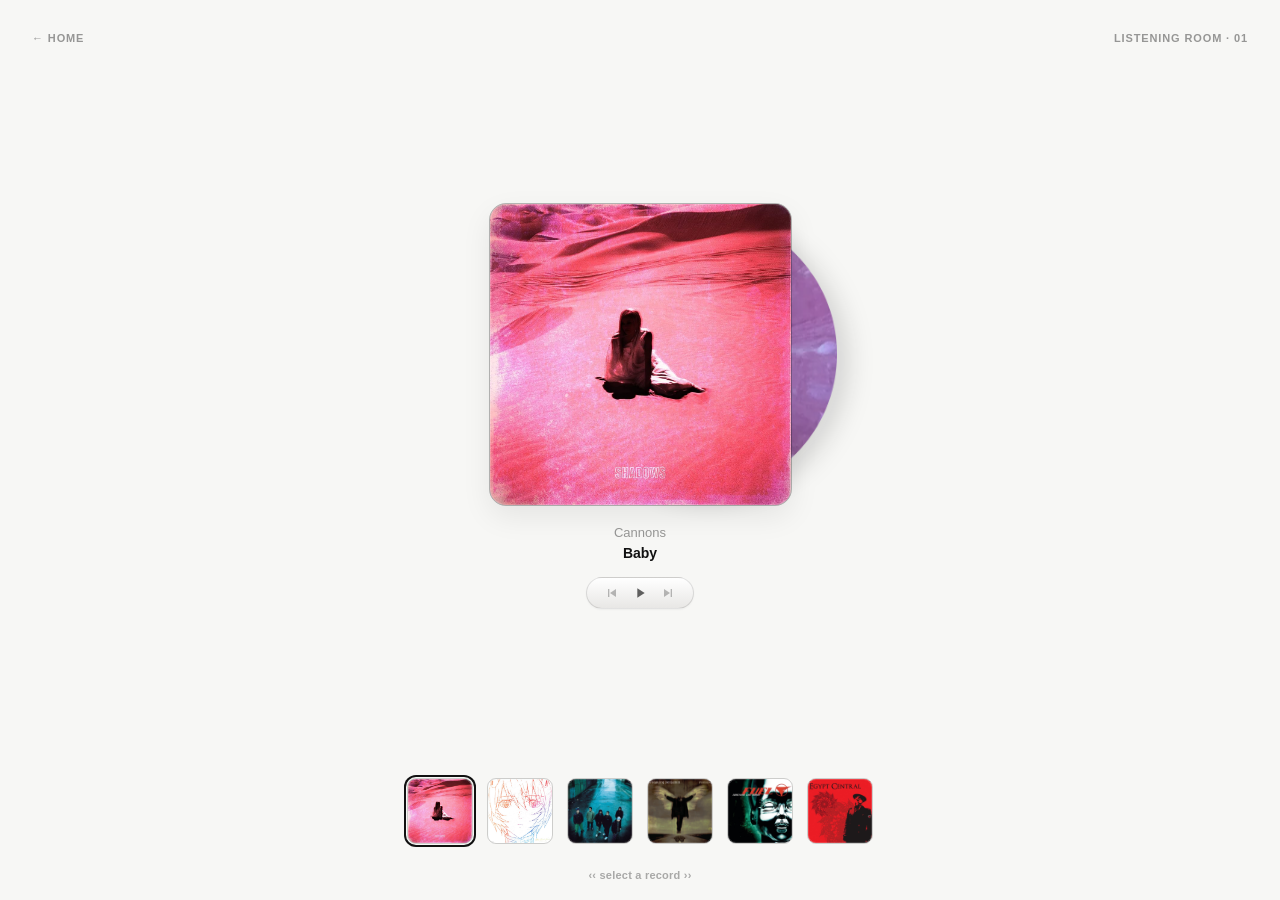
==== commit b3233efb: "Replaced Ninajirachi with Canons" ====
--- a/index_record.html
+++ b/index_record.html
@@ -40,14 +40,14 @@
   <main class="listening-room">
     <div class="player-stack">
       <section class="album-object" aria-label="Selected record">
-        <div class="vinyl-wrap"><img class="vinyl" data-vinyl src="img/ninajirachi_vinyl.png" alt=""></div>
-        <div class="cover-wrap"><img class="cover-art" data-cover src="img/ninajirachi_cover.jpg" alt="Ninajirachi album cover"></div>
+        <div class="vinyl-wrap"><img class="vinyl" data-vinyl src="img/canons_vinyl.png" alt=""></div>
+        <div class="cover-wrap"><img class="cover-art" data-cover src="img/canons_cover.jpg" alt="Cannons album cover"></div>
       </section>
       <section class="now-playing" aria-label="Audio player">
-        <div class="track-copy" aria-live="polite"><span class="artist-name" data-artist>Ninajirachi</span><span class="song-name" data-title>It’s You</span></div>
+        <div class="track-copy" aria-live="polite"><span class="artist-name" data-artist>Cannons</span><span class="song-name" data-title>Baby</span></div>
         <div class="controls">
           <button class="control" type="button" data-previous aria-label="Previous record"><svg viewBox="0 0 24 24" aria-hidden="true"><path d="M6 6h2v12H6V6Zm3 6 9-6v12l-9-6Z"/></svg></button>
-          <button class="control play-toggle" type="button" data-play aria-label="Play It’s You"><svg class="play-icon" viewBox="0 0 24 24" aria-hidden="true"><path d="m8 5 11 7-11 7V5Z"/></svg><svg class="pause-icon" viewBox="0 0 24 24" aria-hidden="true"><path d="M7 5h4v14H7V5Zm6 0h4v14h-4V5Z"/></svg></button>
+          <button class="control play-toggle" type="button" data-play aria-label="Play Baby"><svg class="play-icon" viewBox="0 0 24 24" aria-hidden="true"><path d="m8 5 11 7-11 7V5Z"/></svg><svg class="pause-icon" viewBox="0 0 24 24" aria-hidden="true"><path d="M7 5h4v14H7V5Zm6 0h4v14h-4V5Z"/></svg></button>
           <button class="control" type="button" data-next aria-label="Next record"><svg viewBox="0 0 24 24" aria-hidden="true"><path d="M16 6h2v12h-2V6ZM6 6l9 6-9 6V6Z"/></svg></button>
         </div>
       </section>
@@ -55,7 +55,7 @@
   </main>
 
   <nav class="dock-wrap" aria-label="Record collection"><ul class="dock">
-    <li class="dock-item"><button class="album-button" type="button" data-record="0" aria-pressed="true"><span class="thumb-frame"><img src="img/ninajirachi_cover.jpg" alt=""></span><span class="sr-only">Select Ninajirachi — It’s You</span></button><span class="tooltip">It’s You</span></li>
+    <li class="dock-item"><button class="album-button" type="button" data-record="0" aria-pressed="true"><span class="thumb-frame"><img src="img/canons_cover.jpg" alt=""></span><span class="sr-only">Select Cannons — Baby</span></button><span class="tooltip">Baby</span></li>
     <li class="dock-item"><button class="album-button" type="button" data-record="1" aria-pressed="false"><span class="thumb-frame"><img src="img/hikaru_cover.jpg" alt=""></span><span class="sr-only">Select Hikaru Utada — One Last Kiss</span></button><span class="tooltip">One Last Kiss</span></li>
     <li class="dock-item"><button class="album-button" type="button" data-record="2" aria-pressed="false"><span class="thumb-frame"><img src="img/lp_cover.jpg" alt=""></span><span class="sr-only">Select Linkin Park — Pushing Me Away</span></button><span class="tooltip">Pushing Me Away</span></li>
     <li class="dock-item"><button class="album-button" type="button" data-record="3" aria-pressed="false"><span class="thumb-frame"><img src="img/BB_cover.jpg" alt=""></span><span class="sr-only">Select Breaking Benjamin — The Diary of Jane</span></button><span class="tooltip">The Diary of Jane</span></li>
@@ -67,7 +67,7 @@
 
   <script>
     const records=[
-      {artist:"Ninajirachi",title:"It’s You",cover:"img/ninajirachi_cover.jpg",vinyl:"img/ninajirachi_vinyl.png",audio:"audio/ItsYou.mp3"},
+      {artist:"Cannons",title:"Baby",cover:"img/canons_cover.jpg",vinyl:"img/canons_vinyl.png",audio:"audio/canons.mp3"},
       {artist:"Hikaru Utada",title:"One Last Kiss",cover:"img/hikaru_cover.jpg",vinyl:"img/hikaru_vinyl.png",audio:"audio/OneLastKiss.mp3"},
       {artist:"Linkin Park",title:"Pushing Me Away",cover:"img/lp_cover.jpg",vinyl:"img/lp_vinyl.png",audio:"audio/PushingMeAway.mp3"},
       {artist:"Breaking Benjamin",title:"The Diary of Jane",cover:"img/BB_cover.jpg",vinyl:"img/BB_vinyl.png",audio:"audio/TheDiaryOfJane.mp3"},
